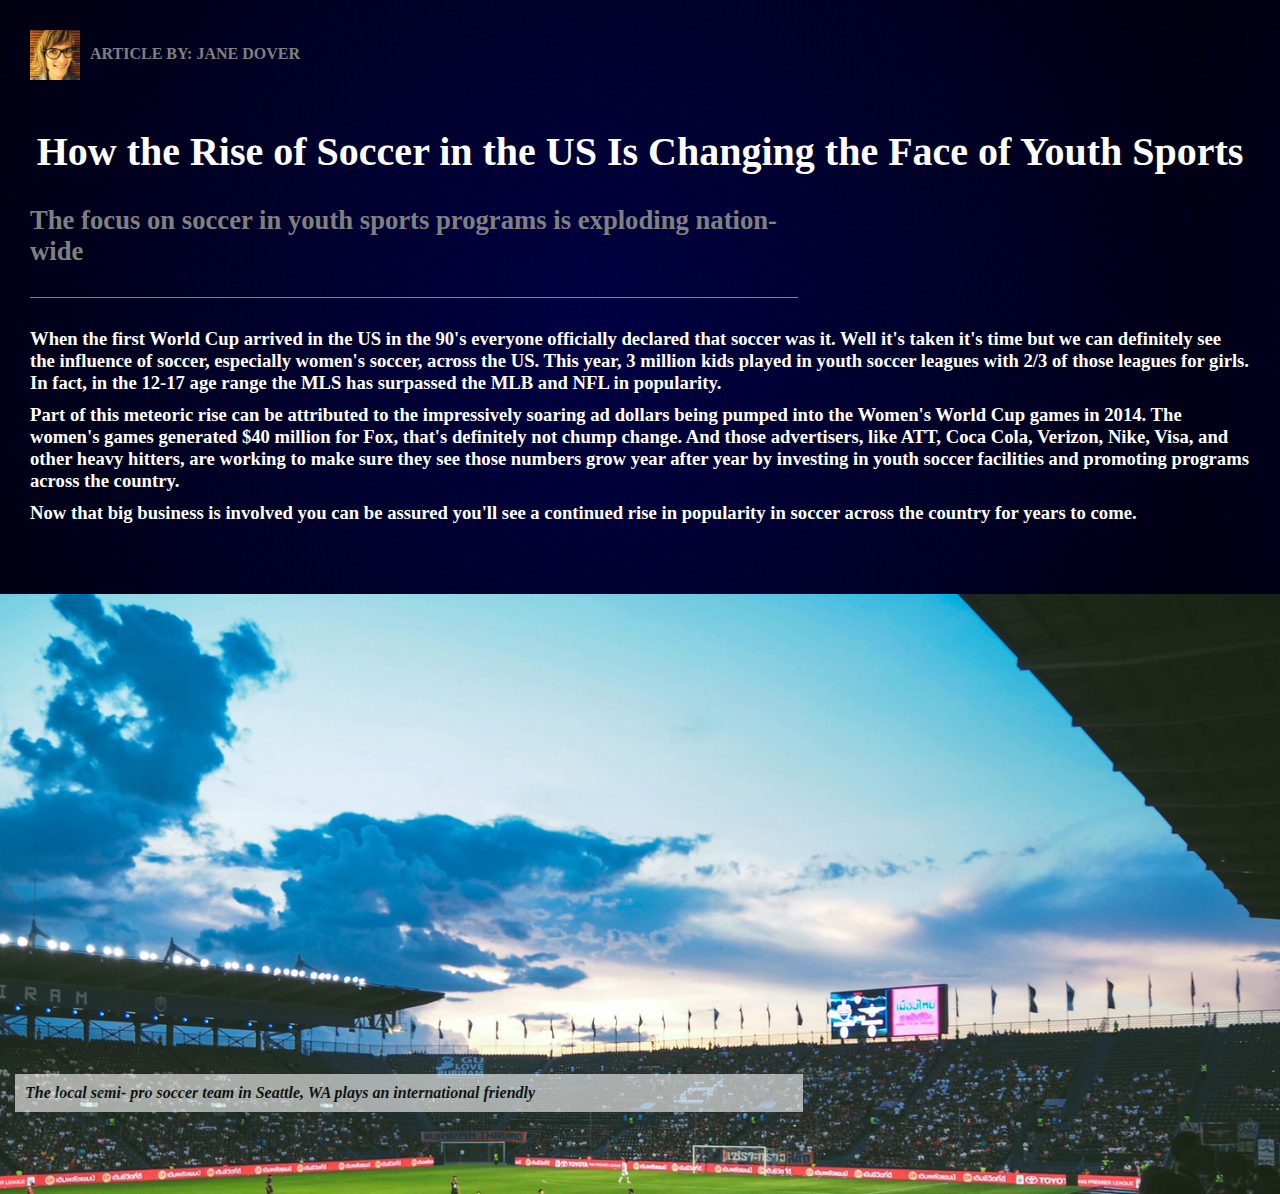
==== CSS/index.html @ 40f3902d "Added CSS + Block folders" ====
<!DOCTYPE html>
<html>
  <head>
		<title>The Rise of Soccer in The US</title>
		<style>
      *{
        margin: 0;
        padding: 0;
      }
			.content{
		  	background-image: url(./fon.jpg);    
			}
			.writer-img{
				height: 50px;
				width: 50px;
				padding: 30px;
				float: left;
        padding-right: 10px;
			}
			.byline{
				text-align: left;
				color: grey;
				padding-top: 45px;
        padding-bottom: 65px;
        font-family: Verdana;
        font-size: 12pt;
        text-transform: uppercase;
			}
      h1{
        text-align: center;
        color: white;
        font-size: 30pt;
        font-family: Times New Roman;
        width: 100%;
      }
			h2{
        text-align: left;
        color: grey;
        font-size: 20pt;
        font-family: Times New Roman;
        border-bottom: 1px solid grey;
        width: 60%;
        margin-left: 30px;
        margin-top: 30px;
        padding-bottom: 30px;
      }
      .mainText{
        padding: 30px;
        padding-bottom: 60px;
      }
      p{
        text-align: left;
        color: white;
        font-size: 14pt;
        font-family: Verdana;
        padding-bottom: 10px;
        font-weight: bold;
      }
      .image{
        background-image: url("./img-bt.jpeg");
        background-size: cover;
        height: 600px;
        width: 100%;
      }
      .caption{
        text-align: left;
        background-color: white;
        color: black;
        font-size: 12pt;
        font-style: italic;
        width: 60%;
        padding: 10px;
        margin-left: 15px;
        top: 80%;
        opacity: 60%;
        position: relative;
      }

	</style>
	</head>

	<body>

		<div class="content">
			<img src="./img-wr.jpg" class="writer-img">
			<h3 class="byline">Article By: Jane Dover</h3>
			<h1>How the Rise of Soccer in the US Is Changing the Face of Youth Sports</h1>
			<h2>The focus on soccer in youth sports programs is exploding nation-wide</h2>
      <div class="mainText"> 
  			<p>When the first World Cup arrived in the US in the 90's everyone officially declared that soccer was it. Well it's taken it's time but we can definitely see the influence of soccer, especially women's soccer, across the US. This year, 3 million kids
  			  played in youth soccer leagues with 2/3 of those leagues for girls. In fact, in the 12-17 age range the MLS has surpassed the MLB and NFL in popularity.</p>
  			<p>Part of this meteoric rise can be attributed to the impressively soaring ad dollars being pumped into the Women's World Cup games in 2014. The women's games generated $40 million for Fox, that's definitely not chump change. And those advertisers,
  			  like ATT, Coca Cola, Verizon, Nike, Visa, and other heavy hitters, are working to make sure they see those numbers grow year after year by investing in youth soccer facilities and promoting programs across the country. </p>
  			<p>Now that big business is involved you can be assured you'll see a continued rise in popularity in soccer across the country for years to come. </p>
      </div>
		</div>

		<div class="image">
		
			<p class="caption">The local semi- pro soccer team in Seattle, WA plays an international friendly</p>
		</div>

	</body>

</html>
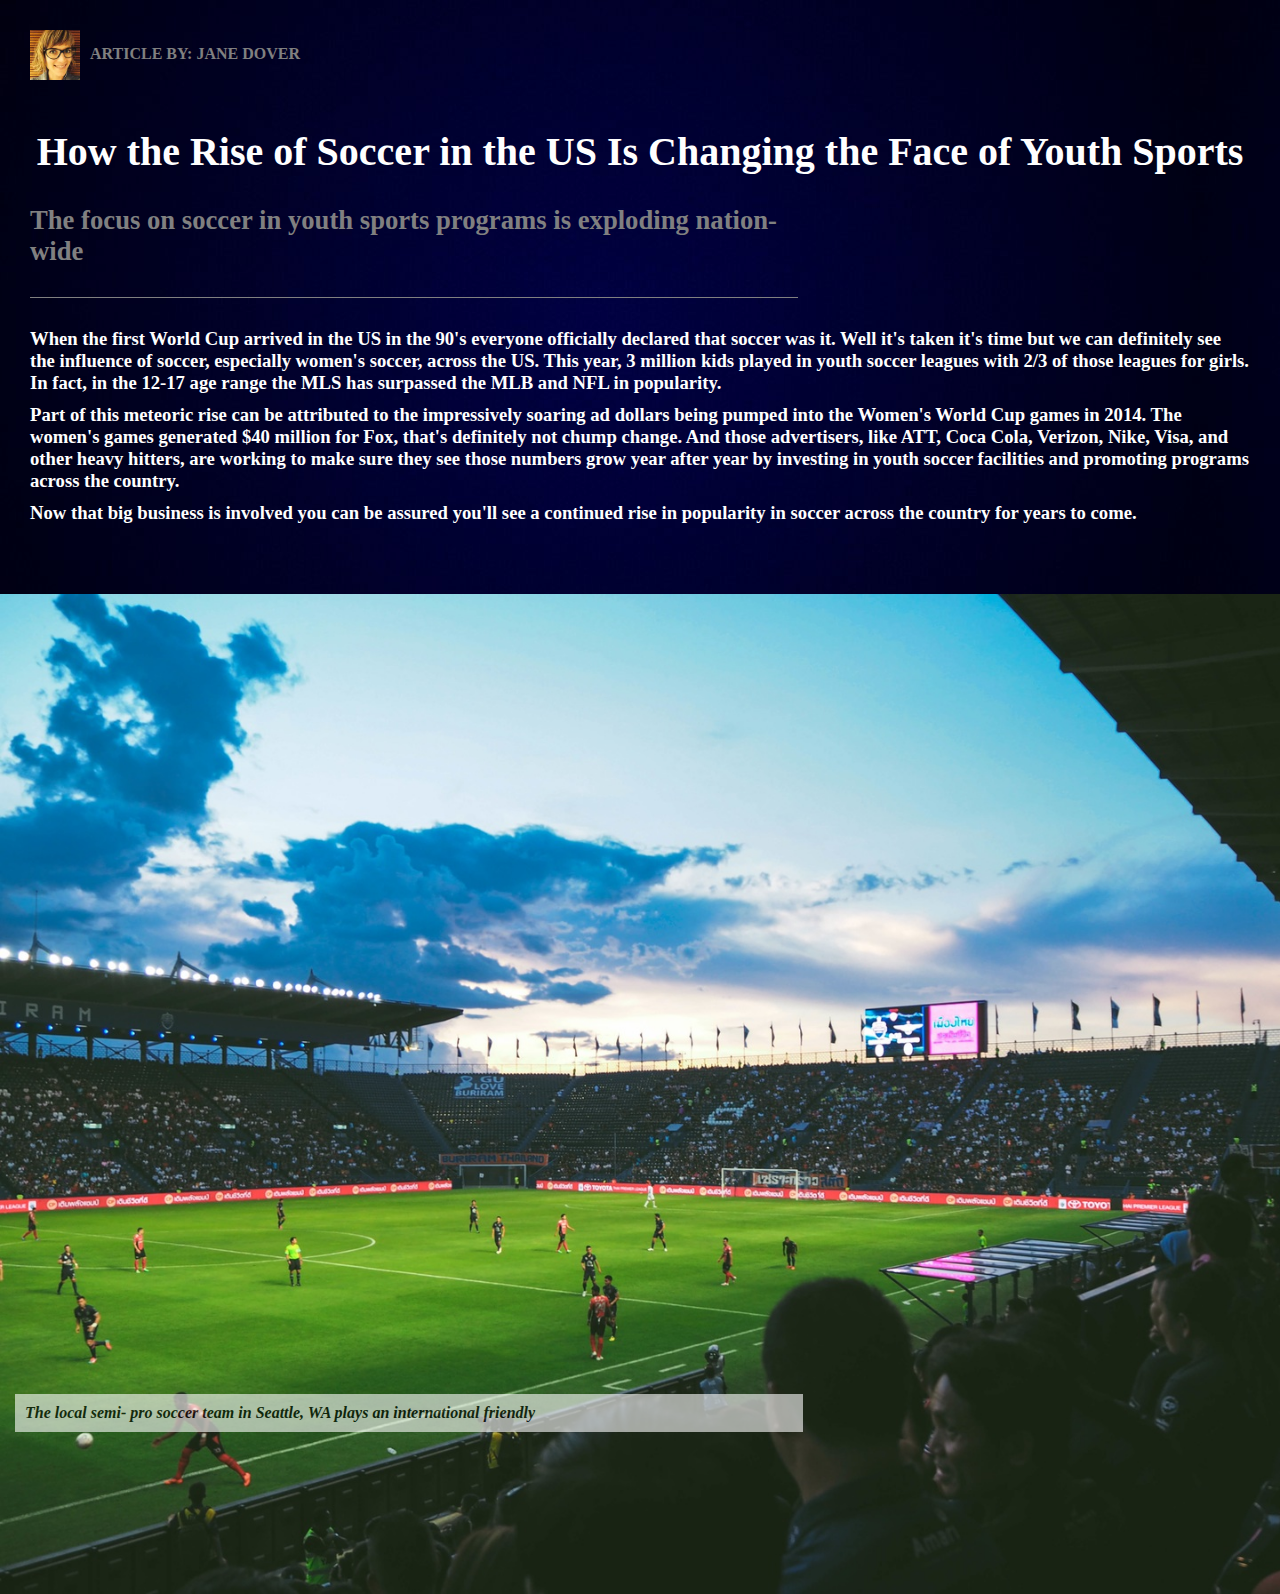
==== commit 7620208c: "Added JQuery Task" ====
--- a/CSS/index.html
+++ b/CSS/index.html
@@ -59,7 +59,7 @@
       .image{
         background-image: url("./img-bt.jpeg");
         background-size: cover;
-        height: 600px;
+        height: 1000px;
         width: 100%;
       }
       .caption{
